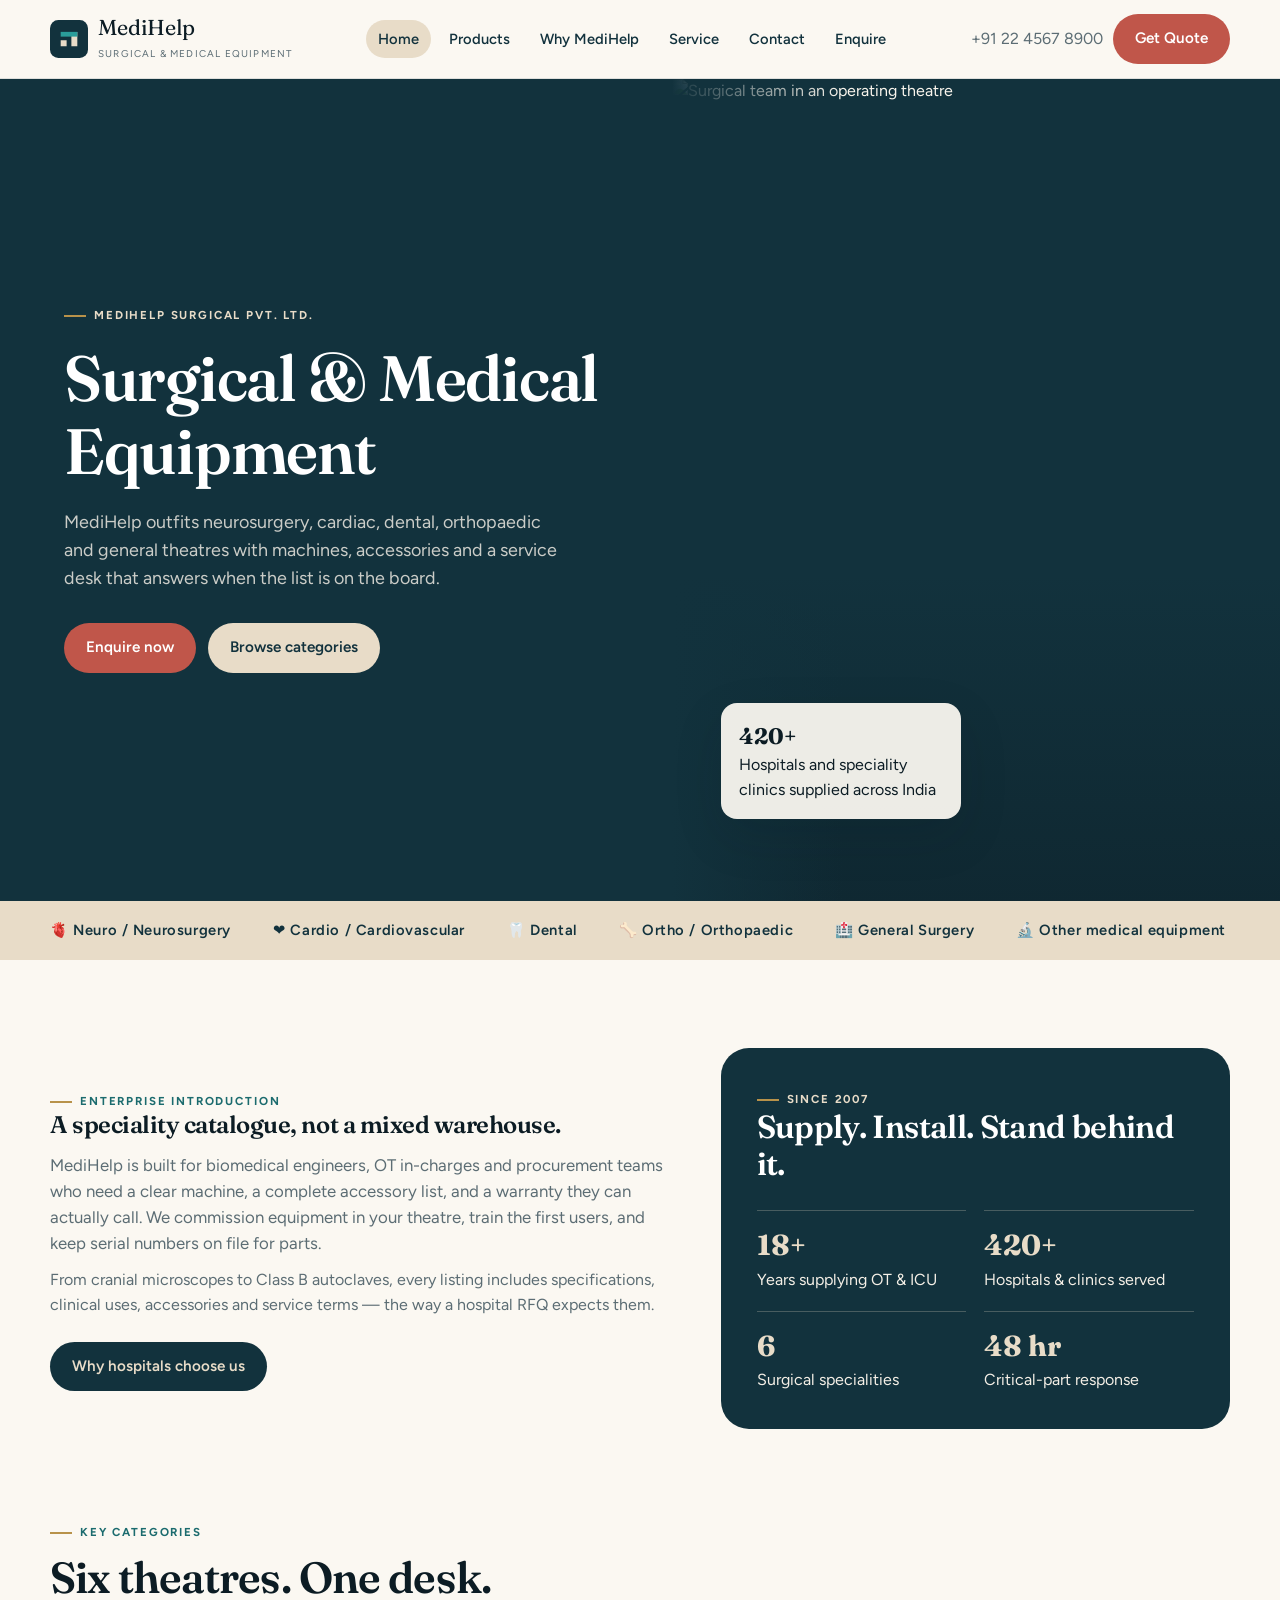
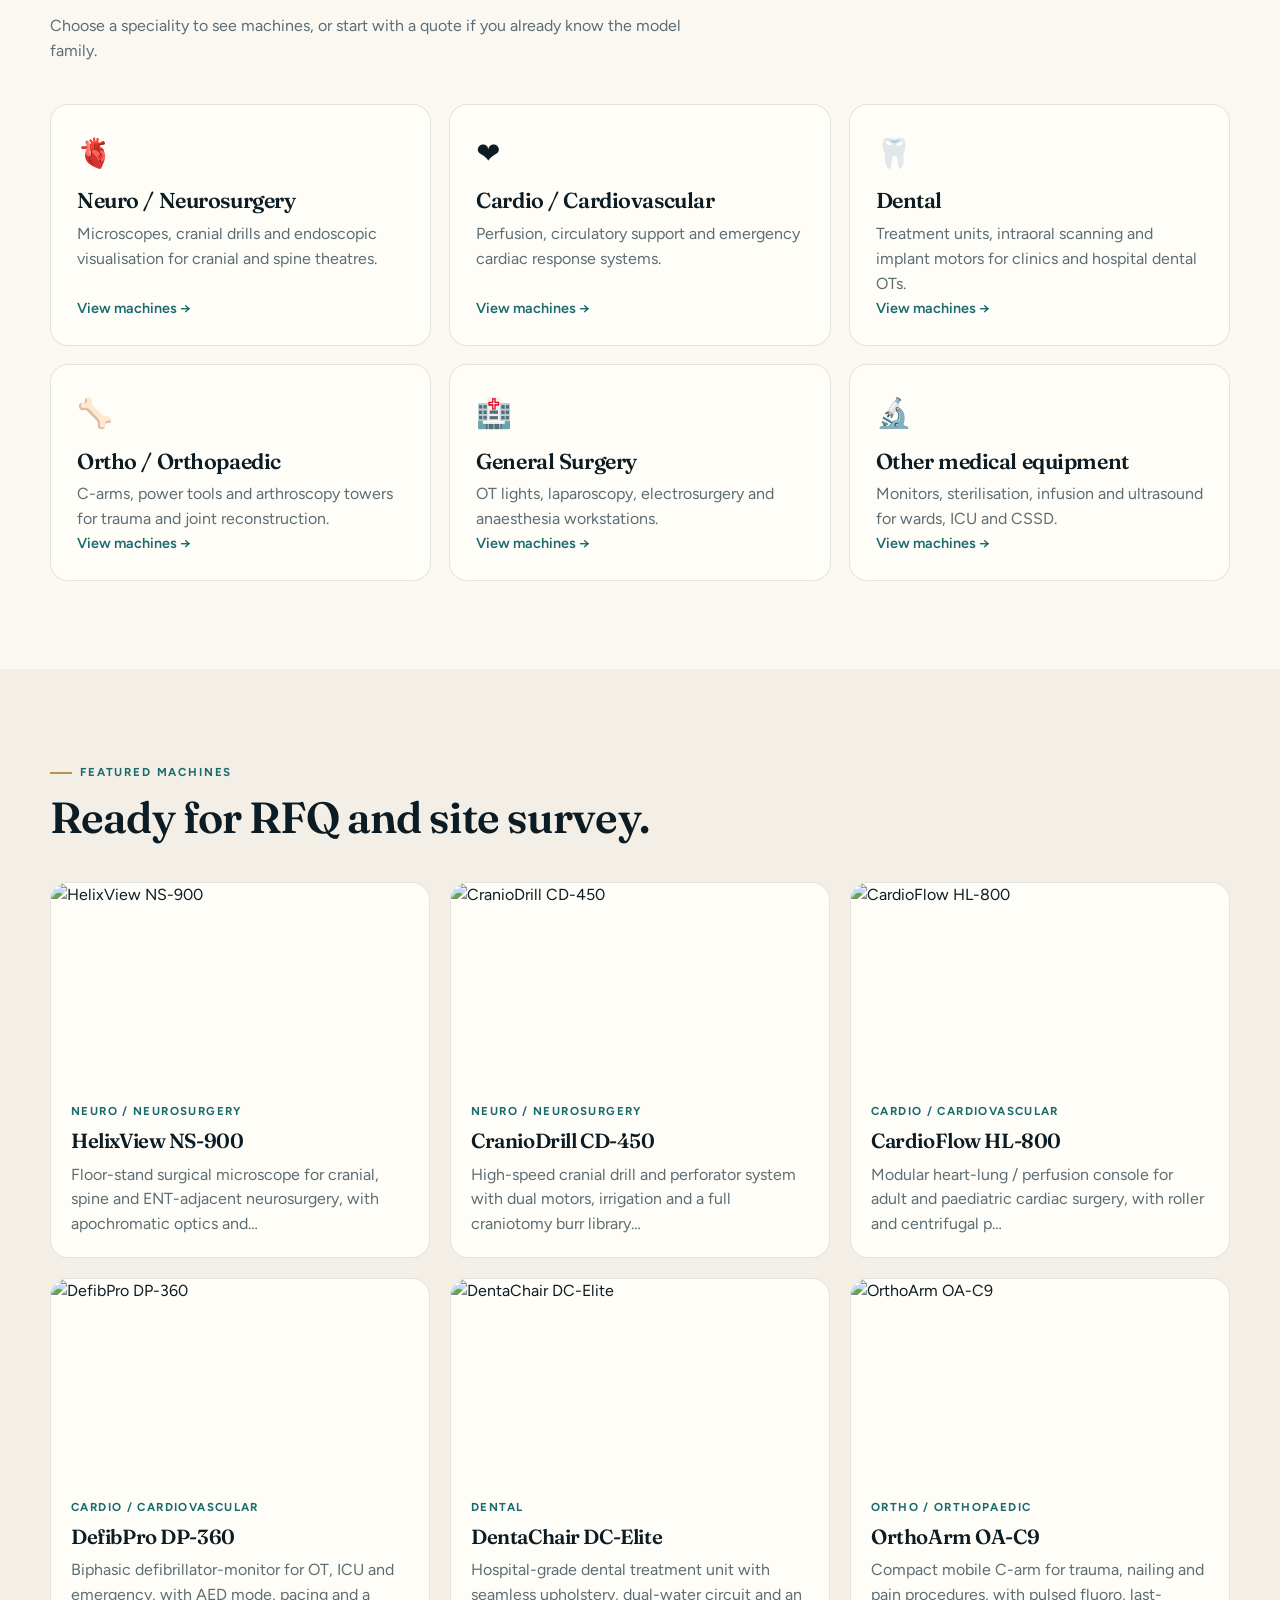
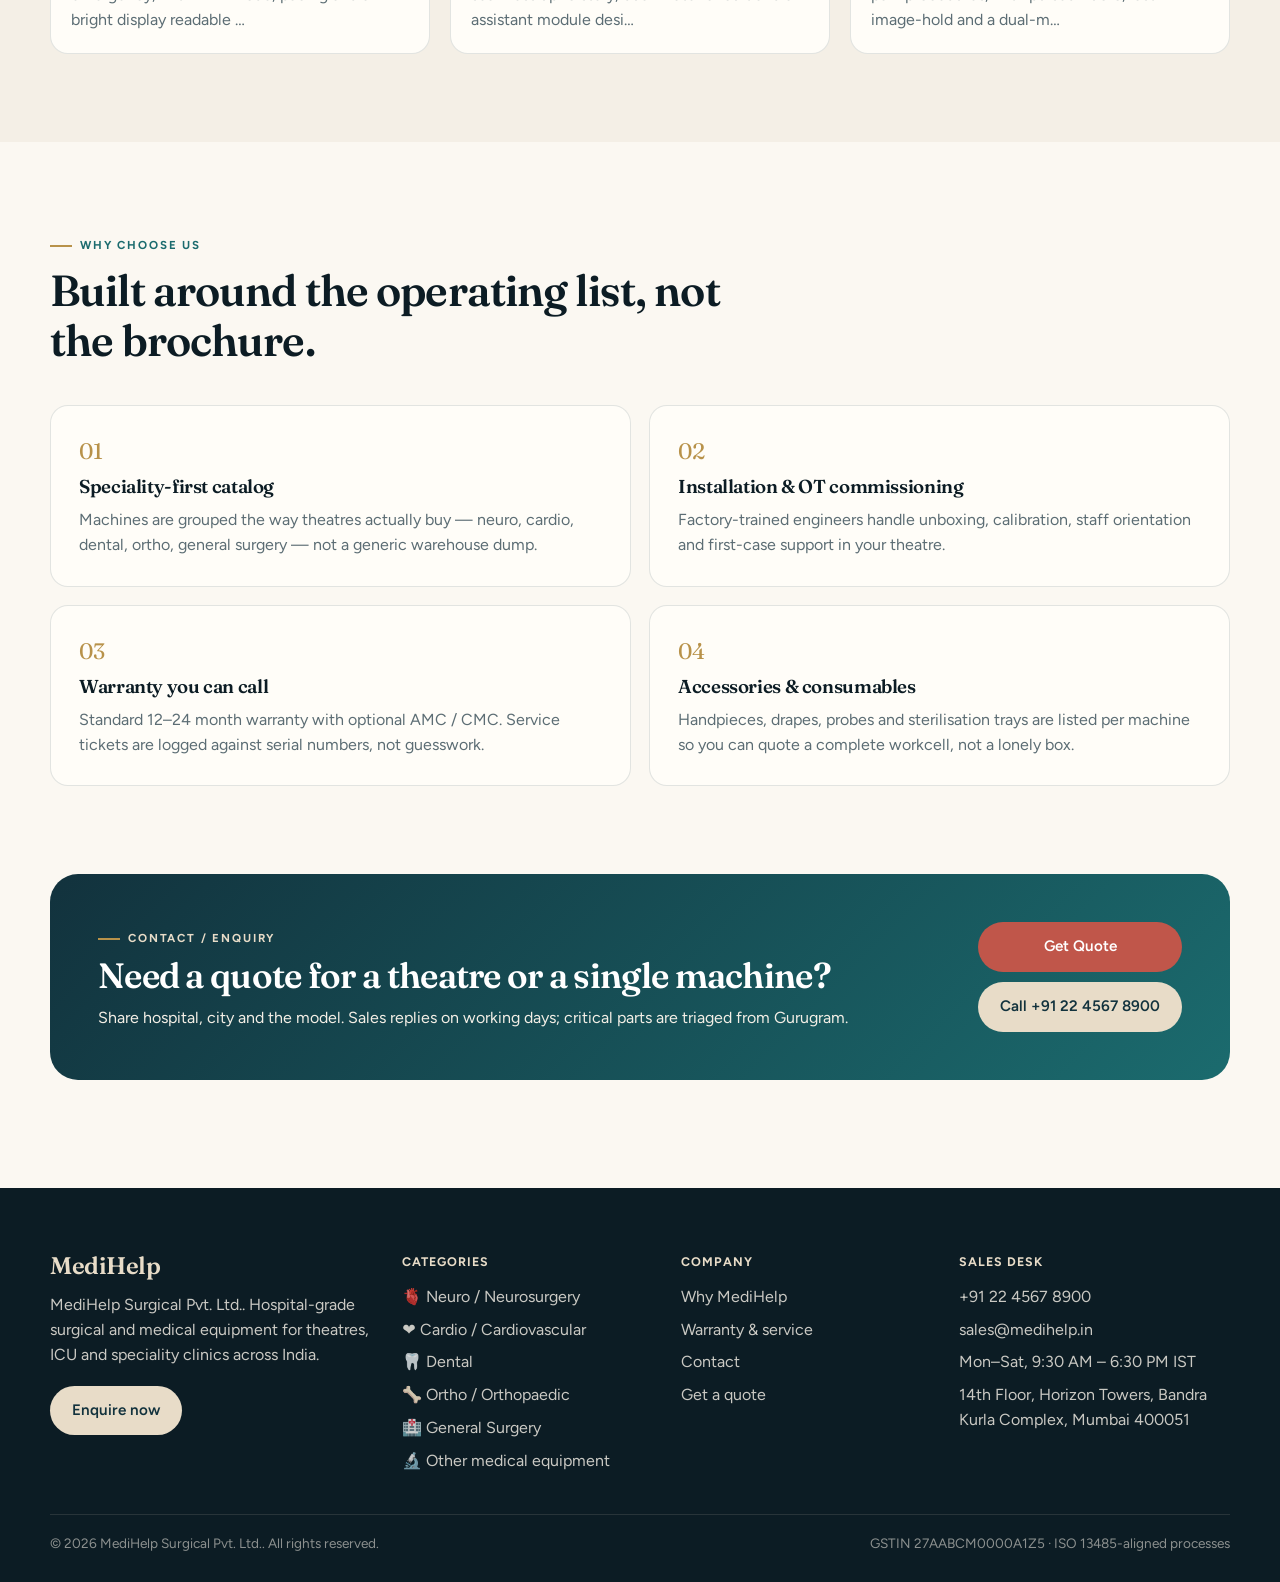
==== index.html @ 22c9f27c "first commit Co-authored-by: Cursor <cursoragent@cursor.com>" ====
<!DOCTYPE html>
<html lang="en">
  <head>
    <meta charset="UTF-8" />
    <link rel="icon" type="image/svg+xml" href="public/favicon.svg" />
    <meta name="viewport" content="width=device-width, initial-scale=1.0" />
    <meta
      name="description"
      content="MediHelp — Surgical & Medical Equipment for neurosurgery, cardiovascular, dental, orthopaedic and general surgery. Hospital-grade machines, accessories and nationwide service."
    />
    <title>MediHelp | Surgical & Medical Equipment</title>
    <link rel="preconnect" href="https://fonts.googleapis.com" />
    <link rel="preconnect" href="https://fonts.gstatic.com" crossorigin />
    <link
      href="https://fonts.googleapis.com/css2?family=Fraunces:opsz,wght@9..144,500;9..144,600;9..144,700&family=Figtree:wght@400;500;600;700&display=swap"
      rel="stylesheet"
    />
    <link rel="stylesheet" href="css/styles.css" />
  </head>
  <body>
    <a class="skip" href="#main">Skip to content</a>
    <div id="app"></div>
    <script src="js/data.js"></script>
    <script src="js/app.js"></script>
  </body>
</html>
---- css/styles.css ----
*,
*::before,
*::after {
  box-sizing: border-box;
  margin: 0;
  padding: 0;
}

:root {
  --ink: #0c1c24;
  --navy: #12323d;
  --navy-2: #1a4552;
  --teal: #1b6b6e;
  --teal-bright: #2a9d9a;
  --sand: #e8dcc8;
  --ivory: #f4efe6;
  --paper: #fbf8f2;
  --white: #fffdf8;
  --coral: #c0564a;
  --gold: #b8924a;
  --muted: #5c6d74;
  --line: rgba(18, 50, 61, 0.12);
  --shadow: 0 18px 50px rgba(12, 28, 36, 0.12);
  --radius: 18px;
  --header: 78px;
  --serif: "Fraunces", Georgia, serif;
  --sans: "Figtree", system-ui, sans-serif;
}

html {
  scroll-behavior: smooth;
}

body {
  font-family: var(--sans);
  color: var(--ink);
  background: var(--paper);
  line-height: 1.55;
  min-height: 100vh;
}

img {
  max-width: 100%;
  display: block;
}

a {
  color: inherit;
  text-decoration: none;
}

button,
input,
select,
textarea {
  font-family: inherit;
}

.skip {
  position: absolute;
  left: -999px;
}

.skip:focus {
  left: 16px;
  top: 16px;
  z-index: 80;
  background: var(--white);
  padding: 8px 12px;
}

.wrap {
  width: min(1180px, calc(100% - 40px));
  margin-inline: auto;
}

.kicker {
  display: inline-flex;
  align-items: center;
  gap: 8px;
  letter-spacing: 0.16em;
  text-transform: uppercase;
  font-size: 0.72rem;
  font-weight: 700;
  color: var(--teal);
}

.kicker::before {
  content: "";
  width: 22px;
  height: 2px;
  background: var(--gold);
}

h1,
h2,
h3,
.serif {
  font-family: var(--serif);
  font-weight: 600;
  letter-spacing: -0.02em;
  line-height: 1.15;
}

.btn {
  display: inline-flex;
  align-items: center;
  justify-content: center;
  gap: 8px;
  border: 0;
  cursor: pointer;
  border-radius: 999px;
  padding: 13px 22px;
  font-weight: 600;
  font-size: 0.95rem;
  transition: transform 0.15s ease, background 0.15s ease, color 0.15s ease;
}

.btn:hover {
  transform: translateY(-1px);
}

.btn-primary {
  background: var(--coral);
  color: #fff;
}

.btn-primary:hover {
  background: #a8463c;
}

.btn-dark {
  background: var(--navy);
  color: var(--sand);
}

.btn-ghost {
  background: transparent;
  color: var(--navy);
  border: 1px solid var(--line);
}

.btn-light {
  background: var(--sand);
  color: var(--navy);
}

/* Header */
.header {
  position: sticky;
  top: 0;
  z-index: 40;
  background: rgba(251, 248, 242, 0.92);
  backdrop-filter: blur(14px);
  border-bottom: 1px solid var(--line);
}

.header-inner {
  position: relative;
  height: var(--header);
  display: flex;
  align-items: center;
  justify-content: space-between;
  gap: 24px;
}

.logo {
  display: flex;
  align-items: center;
  gap: 10px;
  min-width: 170px;
}

.logo-mark {
  width: 38px;
  height: 38px;
}

.logo-word {
  font-family: var(--serif);
  font-size: 1.35rem;
  line-height: 1;
}

.logo-sub {
  display: block;
  font-family: var(--sans);
  font-size: 0.62rem;
  letter-spacing: 0.12em;
  text-transform: uppercase;
  color: var(--muted);
  margin-top: 3px;
}

.nav {
  display: flex;
  align-items: center;
  gap: 6px;
}

.nav a {
  padding: 8px 12px;
  border-radius: 999px;
  font-size: 0.92rem;
  font-weight: 550;
  color: var(--navy);
}

.nav a:hover,
.nav a.active {
  background: var(--sand);
}

.header-actions {
  display: flex;
  align-items: center;
  gap: 10px;
}

.menu-toggle {
  display: none;
  width: 44px;
  height: 44px;
  border: 1px solid var(--line);
  background: var(--white);
  border-radius: 12px;
  cursor: pointer;
}

.menu-toggle span {
  display: block;
  width: 18px;
  height: 2px;
  background: var(--navy);
  margin: 4px auto;
}

/* Hero */
.hero {
  position: relative;
  min-height: calc(100vh - var(--header));
  display: grid;
  grid-template-columns: 1.05fr 0.95fr;
  background: var(--navy);
  color: var(--ivory);
  overflow: hidden;
}

.hero-copy {
  padding: 72px 0 72px 5vw;
  display: flex;
  flex-direction: column;
  justify-content: center;
  max-width: 640px;
}

.hero h1 {
  font-size: clamp(2.6rem, 5vw, 4.4rem);
  margin: 16px 0 20px;
  color: #fff;
}

.hero p.lead {
  font-size: 1.12rem;
  color: rgba(244, 239, 230, 0.82);
  max-width: 46ch;
}

.hero-actions {
  display: flex;
  flex-wrap: wrap;
  gap: 12px;
  margin-top: 32px;
}

.hero-visual {
  position: relative;
  min-height: 520px;
}

.hero-visual img {
  width: 100%;
  height: 100%;
  object-fit: cover;
  filter: saturate(0.85) contrast(1.05);
}

.hero-visual::after {
  content: "";
  position: absolute;
  inset: 0;
  background: linear-gradient(90deg, var(--navy) 0%, transparent 28%),
    linear-gradient(180deg, transparent 60%, rgba(12, 28, 36, 0.45));
}

.hero-chip {
  position: absolute;
  left: 8%;
  bottom: 10%;
  z-index: 2;
  background: rgba(251, 248, 242, 0.94);
  color: var(--ink);
  padding: 16px 18px;
  border-radius: 16px;
  max-width: 240px;
  box-shadow: var(--shadow);
}

.hero-chip strong {
  display: block;
  font-family: var(--serif);
  font-size: 1.4rem;
}

.band {
  background: var(--sand);
  color: var(--navy);
  padding: 18px 0;
  font-size: 0.92rem;
  font-weight: 600;
  letter-spacing: 0.04em;
}

.band-track {
  display: flex;
  gap: 42px;
  overflow: hidden;
  white-space: nowrap;
}

/* Sections */
section {
  padding: 88px 0;
}

.section-head {
  max-width: 680px;
  margin-bottom: 40px;
}

.section-head h2 {
  font-size: clamp(2rem, 3.4vw, 3.1rem);
  margin: 10px 0 12px;
}

.muted {
  color: var(--muted);
}

.intro-grid {
  display: grid;
  grid-template-columns: 1.1fr 0.9fr;
  gap: 48px;
  align-items: center;
}

.intro-panel {
  background: var(--navy);
  color: var(--ivory);
  border-radius: 28px;
  padding: 36px;
  min-height: 320px;
  display: flex;
  flex-direction: column;
  justify-content: space-between;
}

.intro-panel h3 {
  font-size: 2rem;
  color: #fff;
}

.stat-row {
  display: grid;
  grid-template-columns: 1fr 1fr;
  gap: 18px;
  margin-top: 28px;
}

.stat-row div {
  border-top: 1px solid rgba(232, 220, 200, 0.25);
  padding-top: 12px;
}

.stat-row strong {
  display: block;
  font-family: var(--serif);
  font-size: 1.8rem;
  color: var(--sand);
}

.cat-grid {
  display: grid;
  grid-template-columns: repeat(3, 1fr);
  gap: 18px;
}

.cat-card,
.product-card,
.reason-card,
.info-card {
  background: var(--white);
  border: 1px solid var(--line);
  border-radius: var(--radius);
  overflow: hidden;
  transition: transform 0.18s ease, box-shadow 0.18s ease;
}

.cat-card:hover,
.product-card:hover {
  transform: translateY(-4px);
  box-shadow: var(--shadow);
}

.cat-card {
  padding: 26px;
  min-height: 210px;
  display: flex;
  flex-direction: column;
}

.cat-card .emoji {
  font-size: 1.8rem;
}

.cat-card h3 {
  margin: 14px 0 8px;
  font-size: 1.35rem;
}

.cat-card span.more {
  margin-top: auto;
  color: var(--teal);
  font-weight: 600;
  font-size: 0.9rem;
}

.product-grid {
  display: grid;
  grid-template-columns: repeat(3, 1fr);
  gap: 20px;
}

.product-card img {
  height: 200px;
  width: 100%;
  object-fit: cover;
}

.product-card .body {
  padding: 20px;
}

.product-card .tag {
  font-size: 0.72rem;
  letter-spacing: 0.12em;
  text-transform: uppercase;
  color: var(--teal);
  font-weight: 700;
}

.product-card h3 {
  margin: 8px 0 10px;
  font-size: 1.28rem;
}

.reason-grid {
  display: grid;
  grid-template-columns: 1fr 1fr;
  gap: 18px;
}

.reason-card {
  padding: 28px;
}

.reason-card .num {
  font-family: var(--serif);
  color: var(--gold);
  font-size: 1.4rem;
}

.reason-card h3 {
  margin: 8px 0 10px;
}

.cta-band {
  background: linear-gradient(135deg, var(--navy), var(--teal));
  color: var(--ivory);
  border-radius: 28px;
  padding: 48px;
  display: flex;
  justify-content: space-between;
  align-items: center;
  gap: 24px;
}

.cta-band h2 {
  color: #fff;
  font-size: 2.2rem;
  margin: 8px 0 10px;
}

/* Footer */
.footer {
  background: var(--ink);
  color: rgba(244, 239, 230, 0.82);
  padding: 64px 0 28px;
  margin-top: 20px;
}

.footer-grid {
  display: grid;
  grid-template-columns: 1.3fr 1fr 1fr 1.1fr;
  gap: 32px;
}

.footer h4 {
  color: var(--sand);
  font-family: var(--sans);
  letter-spacing: 0.08em;
  text-transform: uppercase;
  font-size: 0.78rem;
  margin-bottom: 14px;
}

.footer a:hover {
  color: #fff;
}

.footer ul {
  list-style: none;
  display: grid;
  gap: 8px;
}

.footer-brand p {
  margin: 12px 0 18px;
  max-width: 36ch;
}

.legal {
  border-top: 1px solid rgba(232, 220, 200, 0.12);
  margin-top: 40px;
  padding-top: 18px;
  display: flex;
  justify-content: space-between;
  gap: 12px;
  font-size: 0.85rem;
  color: rgba(244, 239, 230, 0.55);
}

/* Category / product pages */
.page-hero {
  background: var(--navy);
  color: var(--ivory);
  padding: 64px 0 48px;
}

.page-hero h1 {
  color: #fff;
  font-size: clamp(2.2rem, 4vw, 3.4rem);
  margin: 10px 0;
}

.crumb {
  font-size: 0.88rem;
  color: rgba(232, 220, 200, 0.7);
}

.crumb a:hover {
  color: #fff;
}

.product-layout {
  display: grid;
  grid-template-columns: 1.05fr 0.95fr;
  gap: 40px;
  padding: 48px 0 20px;
}

.product-image {
  border-radius: 24px;
  overflow: hidden;
  background: var(--sand);
  min-height: 420px;
}

.product-image img {
  width: 100%;
  height: 100%;
  object-fit: cover;
  min-height: 420px;
}

.product-summary h1 {
  font-size: clamp(2rem, 3vw, 2.8rem);
  margin: 8px 0 14px;
}

.actions {
  display: flex;
  flex-wrap: wrap;
  gap: 10px;
  margin: 22px 0;
}

.tabs {
  display: grid;
  gap: 22px;
  padding-bottom: 40px;
}

.tabs article {
  background: var(--white);
  border: 1px solid var(--line);
  border-radius: 20px;
  padding: 28px;
}

.tabs h2 {
  font-size: 1.45rem;
  margin-bottom: 14px;
}

.tabs ul,
.tabs ol {
  padding-left: 18px;
  display: grid;
  gap: 8px;
}

.spec-table {
  width: 100%;
  border-collapse: collapse;
}

.spec-table td {
  padding: 10px 0;
  border-bottom: 1px solid var(--line);
  vertical-align: top;
}

.spec-table td:first-child {
  font-weight: 650;
  width: 38%;
  color: var(--navy);
}

.form {
  display: grid;
  gap: 14px;
}

.form-row {
  display: grid;
  grid-template-columns: 1fr 1fr;
  gap: 14px;
}

label {
  display: grid;
  gap: 6px;
  font-size: 0.88rem;
  font-weight: 600;
}

input,
select,
textarea {
  border: 1px solid var(--line);
  background: var(--white);
  border-radius: 12px;
  padding: 12px 14px;
  font-size: 1rem;
}

textarea {
  min-height: 120px;
  resize: vertical;
}

.success {
  background: #e7f3ef;
  border: 1px solid #b7d9cf;
  color: #16574c;
  padding: 14px 16px;
  border-radius: 12px;
}

.contact-grid,
.about-grid {
  display: grid;
  grid-template-columns: 1fr 1fr;
  gap: 28px;
}

.info-card {
  padding: 24px;
}

.related {
  padding-top: 0;
}

/* Brochure print */
.brochure {
  background: #fff;
  color: #111;
  padding: 48px 0 80px;
}

.brochure-sheet {
  background: #fff;
  border: 1px solid var(--line);
  border-radius: 8px;
  padding: 40px;
}

@media (max-width: 960px) {
  .hero,
  .intro-grid,
  .product-layout,
  .contact-grid,
  .about-grid,
  .cta-band,
  .footer-grid,
  .reason-grid {
    grid-template-columns: 1fr;
  }

  .cat-grid,
  .product-grid {
    grid-template-columns: 1fr 1fr;
  }

  .hero-copy {
    padding: 48px 24px 32px;
  }

  .nav,
  .header-actions .hide-sm {
    display: none;
  }

  .menu-toggle {
    display: inline-block;
  }

  .nav.open {
    display: flex;
    flex-direction: column;
    position: absolute;
    top: var(--header);
    left: 0;
    right: 0;
    background: var(--paper);
    padding: 16px;
    border-bottom: 1px solid var(--line);
  }

  .header {
    position: sticky;
  }

  .header-inner {
    position: relative;
  }
}

@media (max-width: 640px) {
  .cat-grid,
  .product-grid,
  .form-row,
  .stat-row,
  .legal {
    grid-template-columns: 1fr;
  }

  section {
    padding: 56px 0;
  }

  .cta-band {
    padding: 28px;
  }
}

@media print {
  .header,
  .footer,
  .no-print {
    display: none !important;
  }

  .brochure-sheet {
    border: 0;
    padding: 0;
  }
}
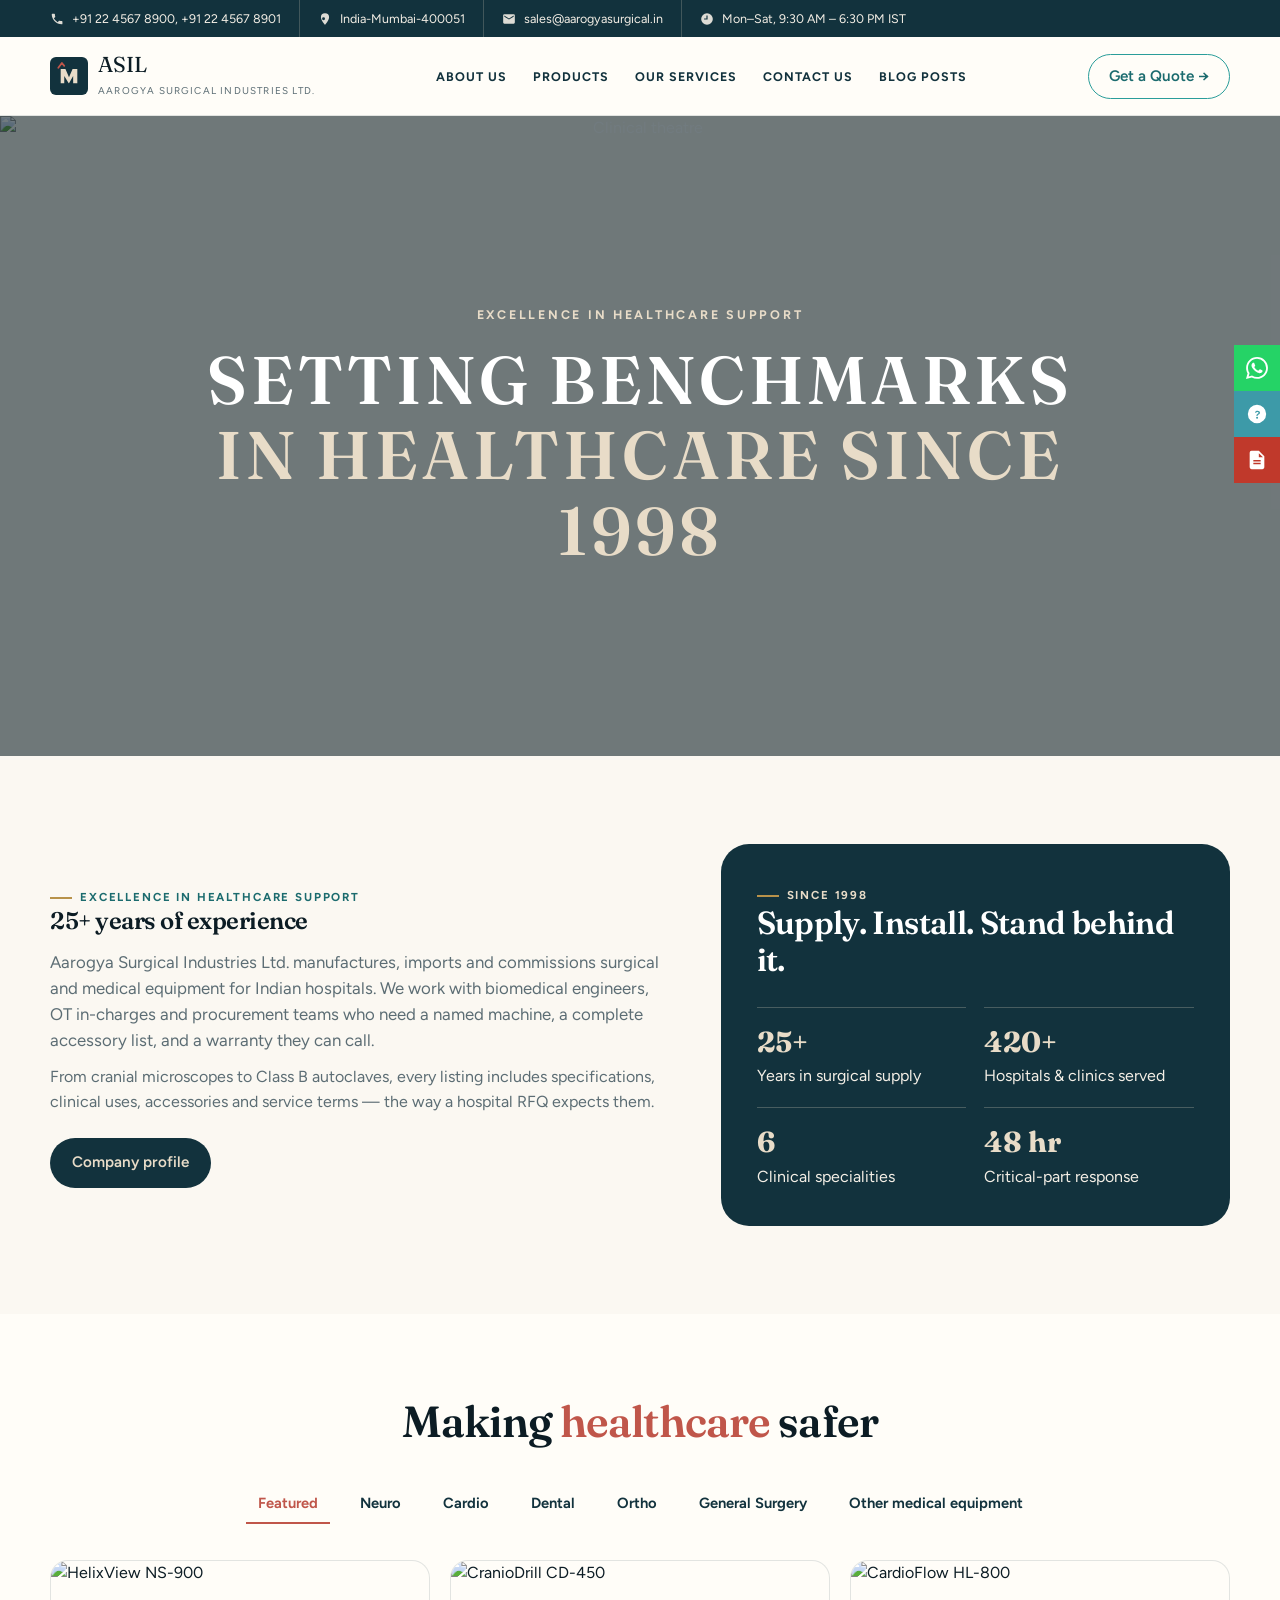
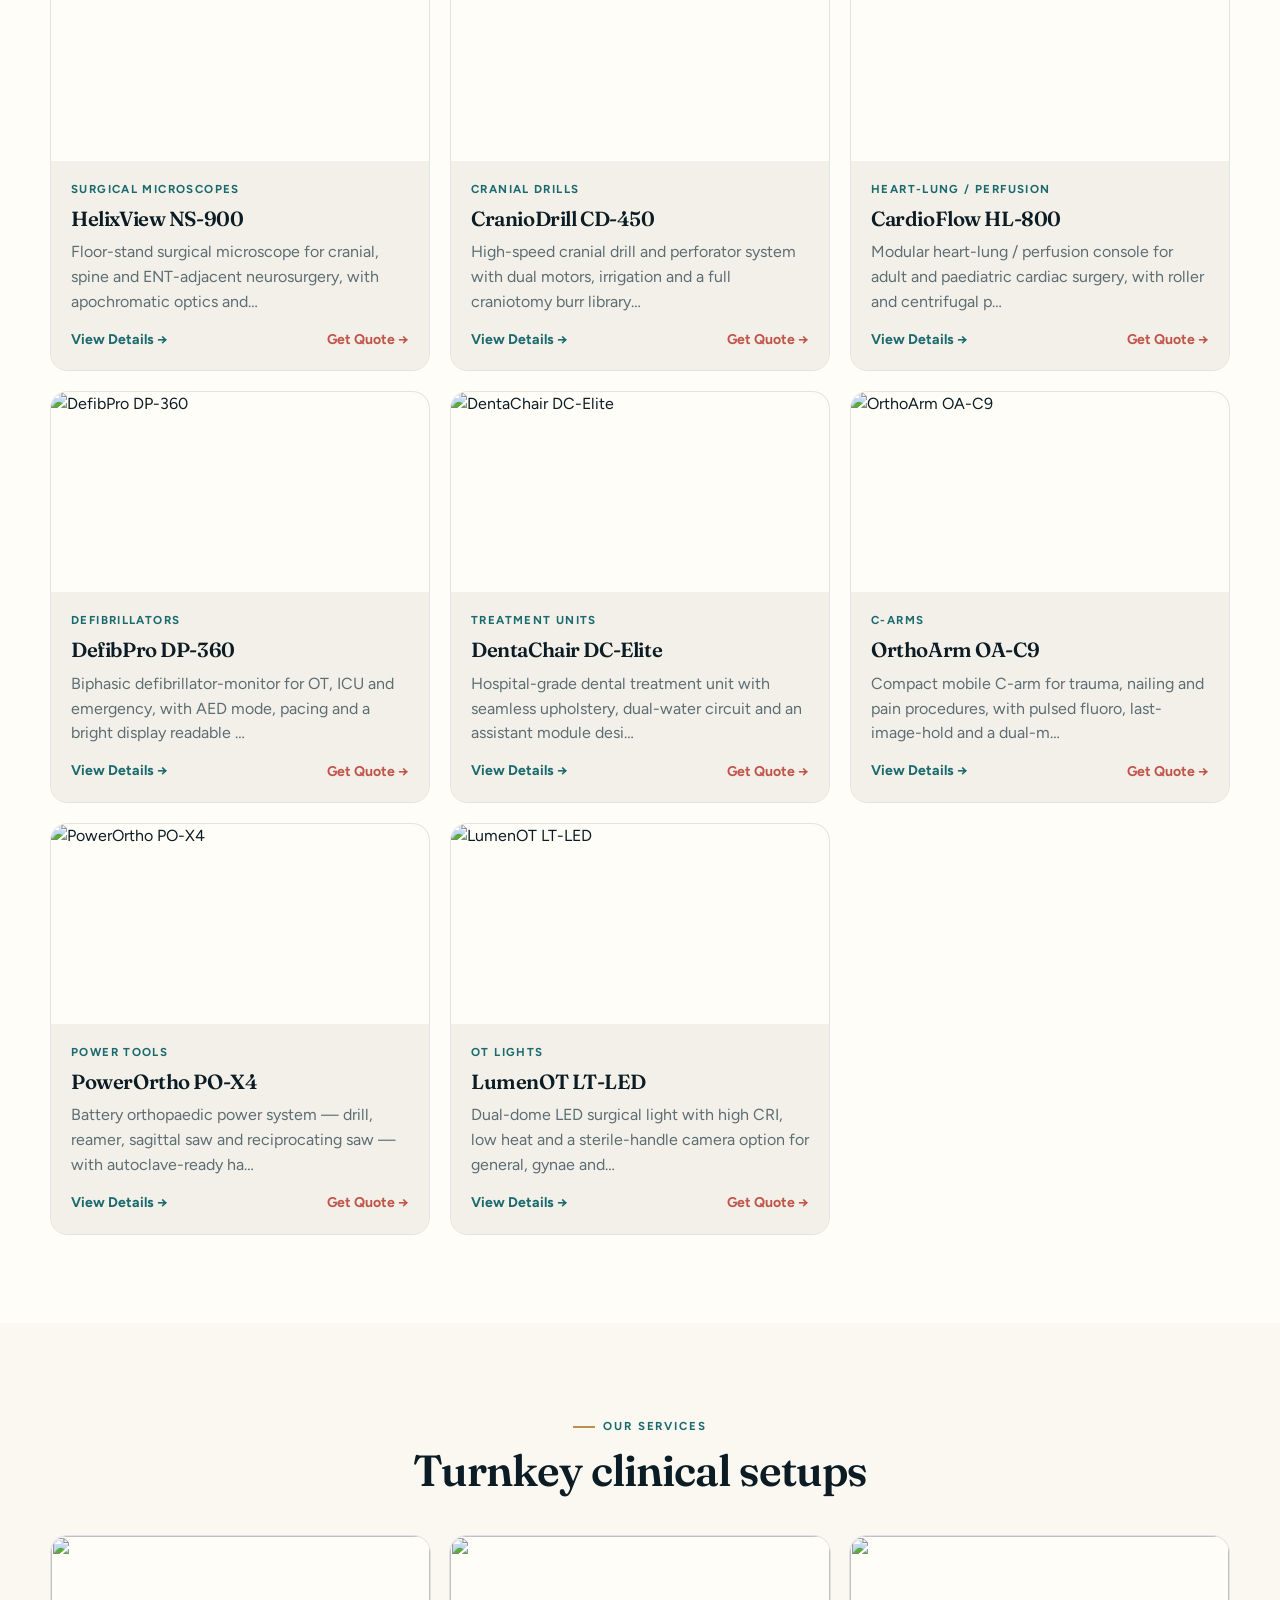
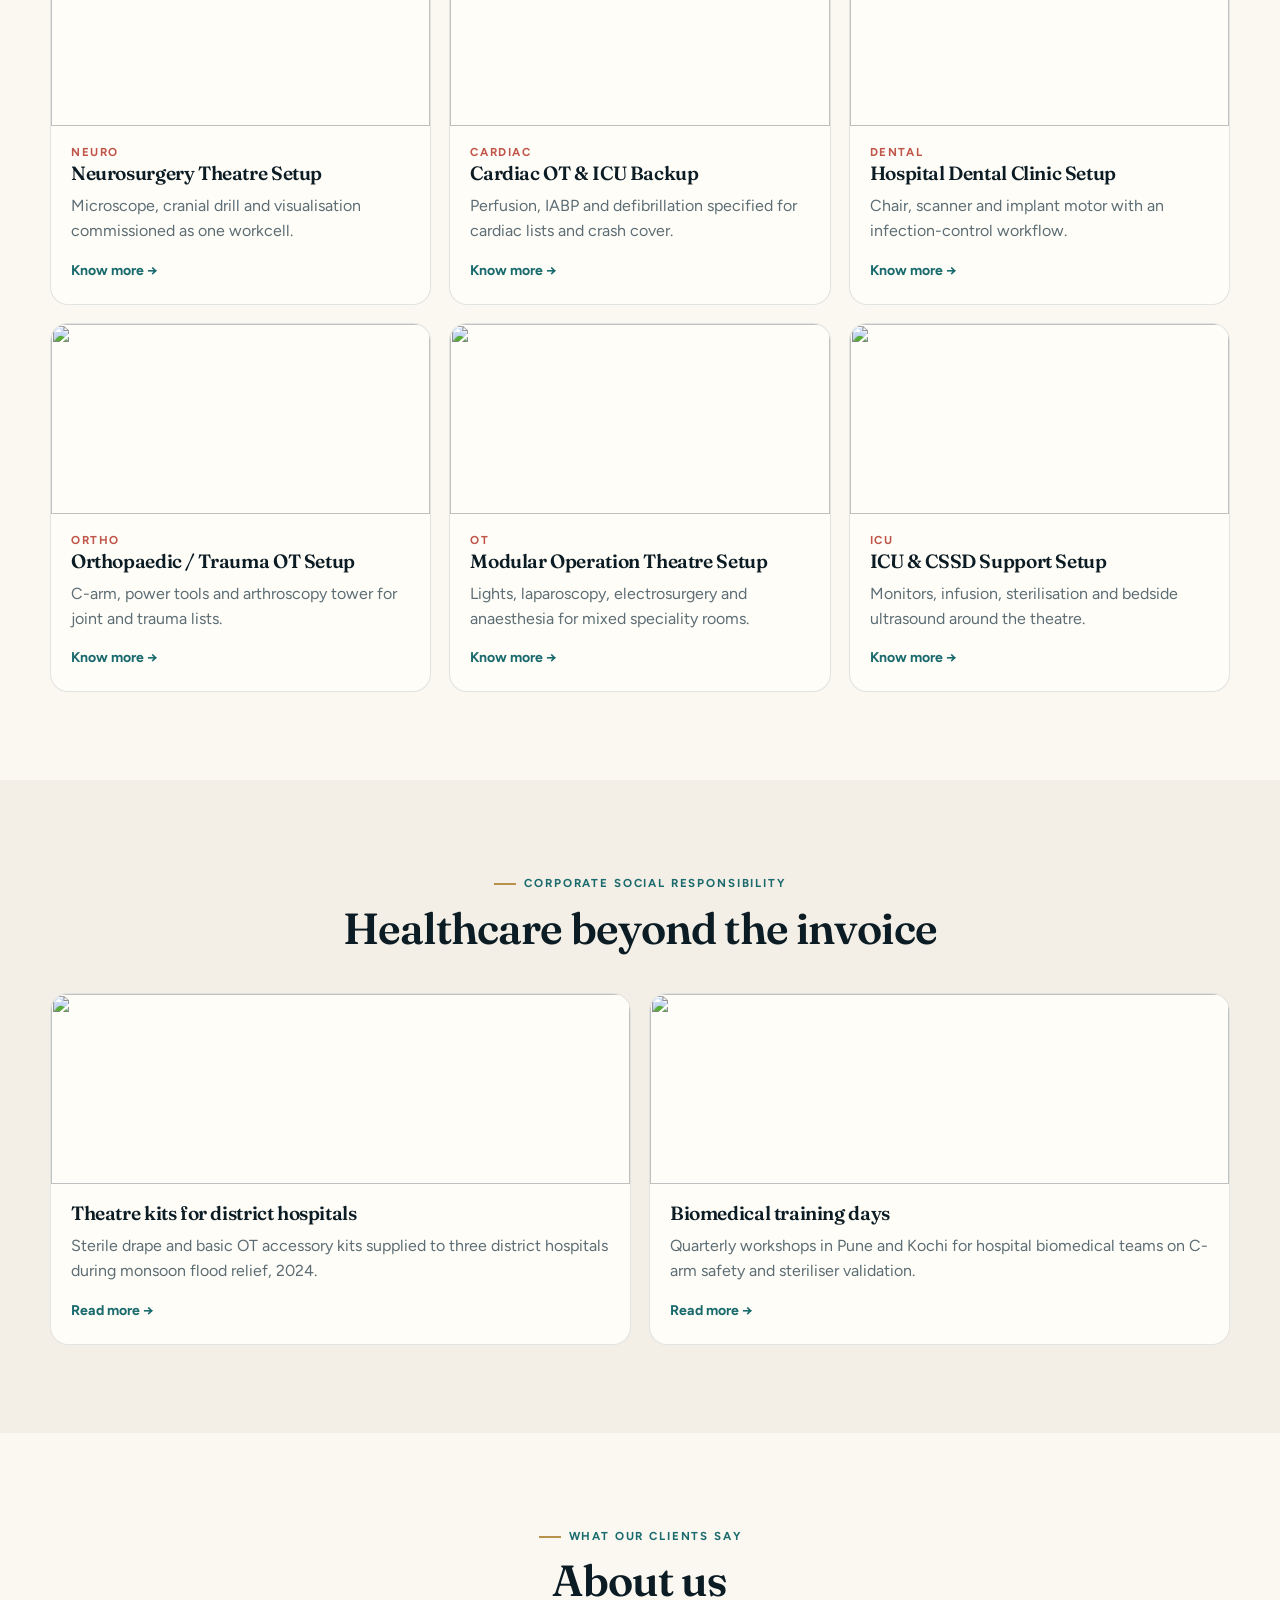
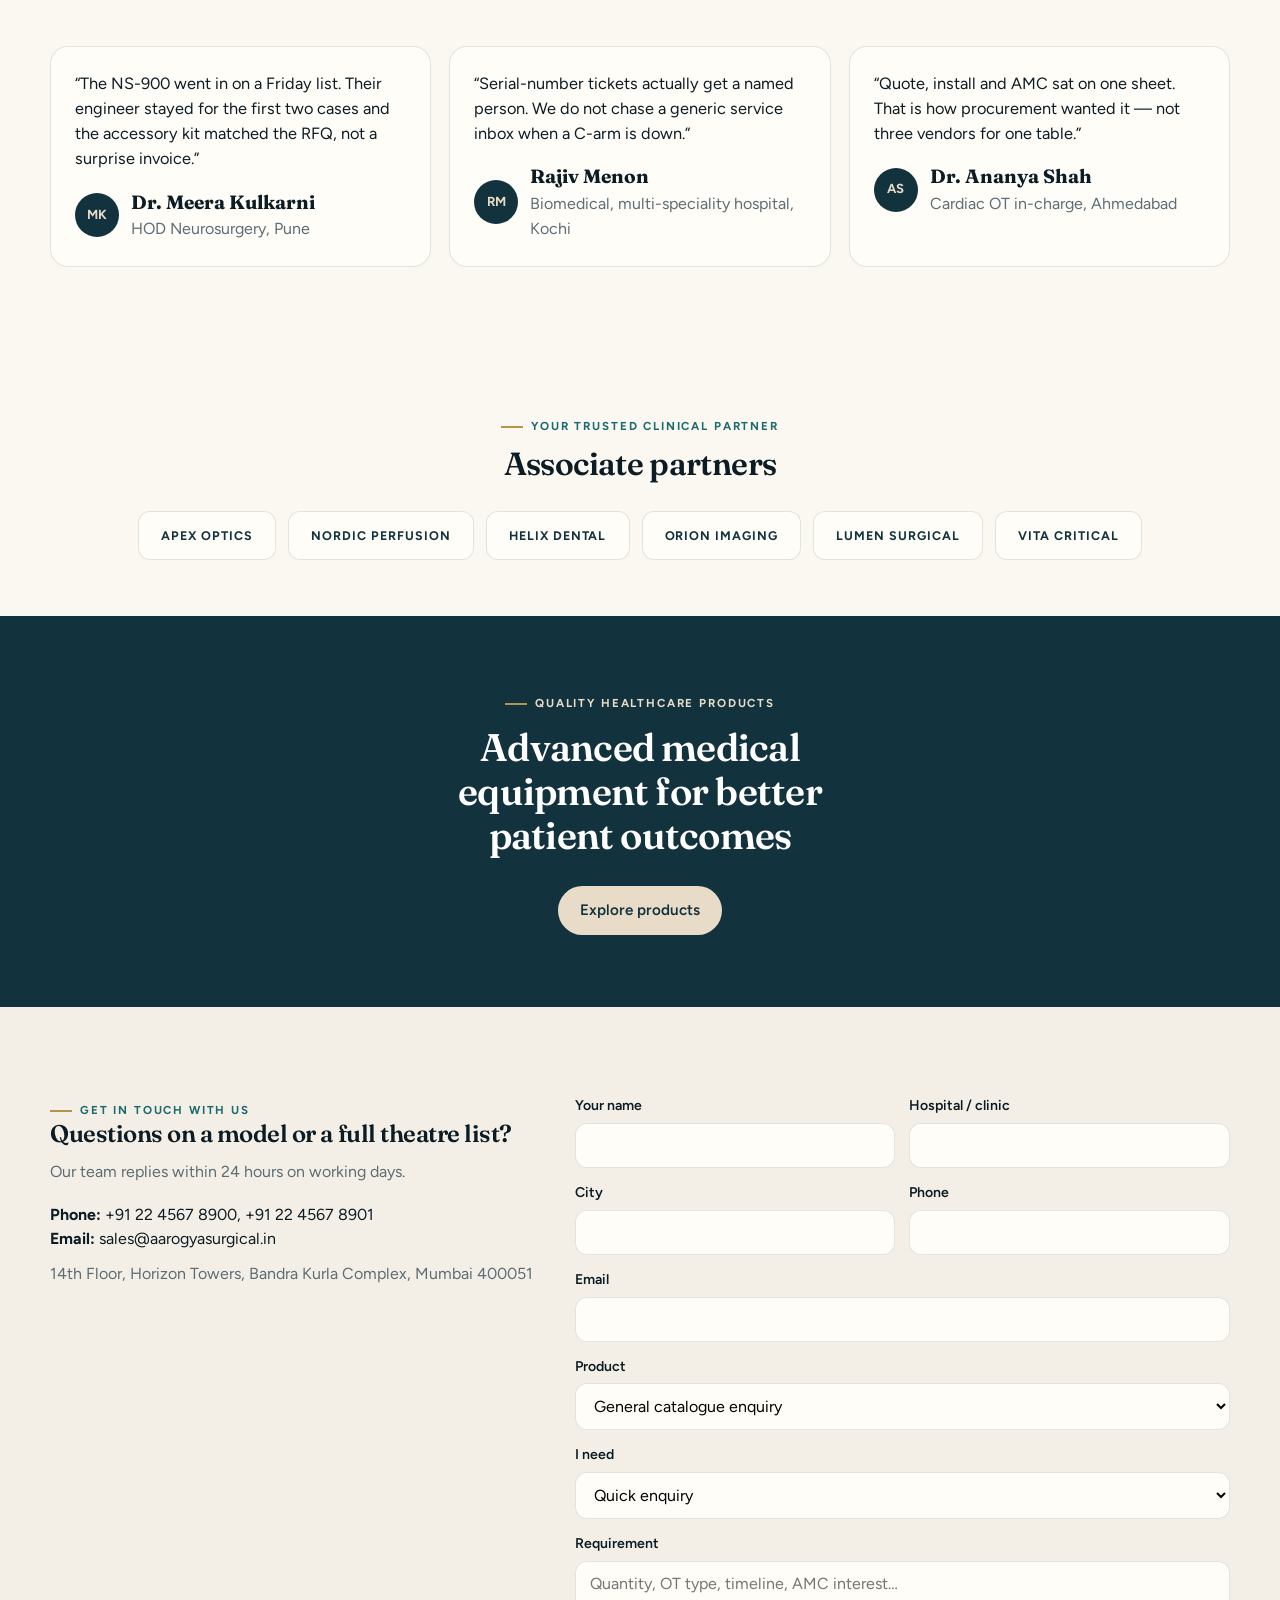
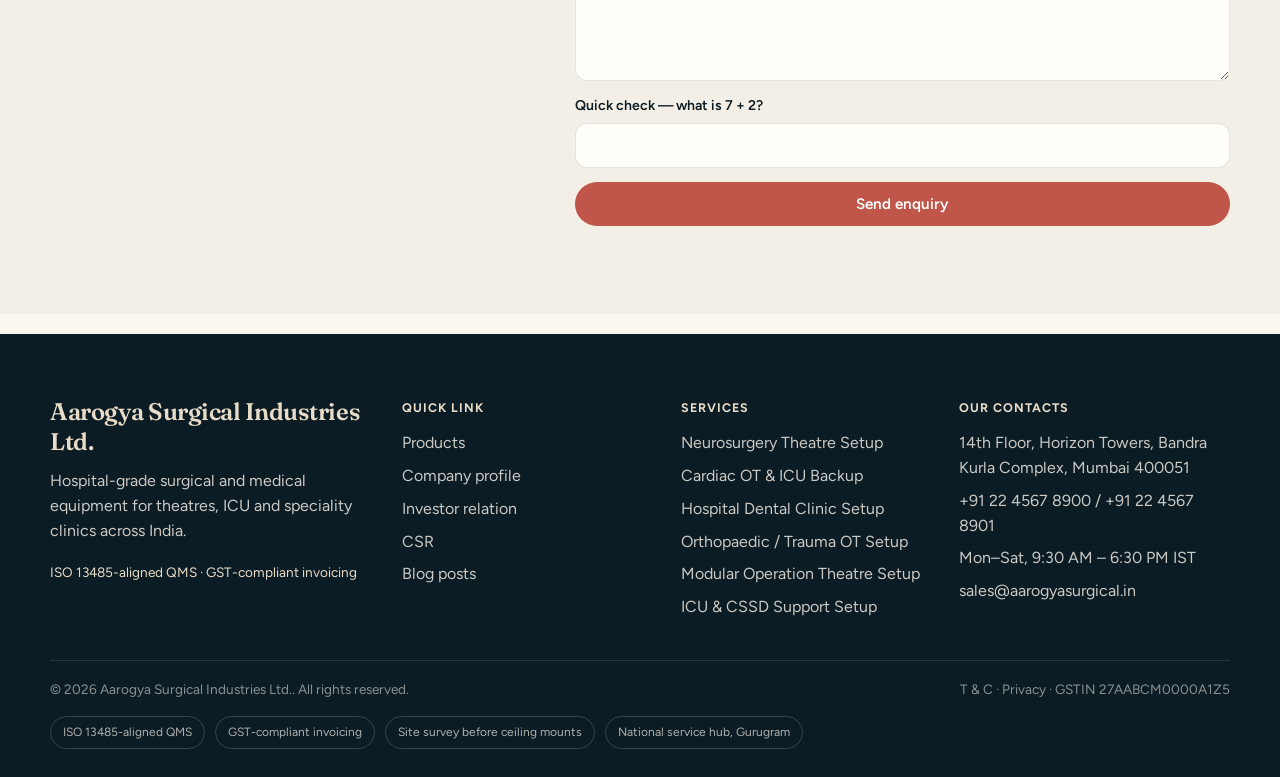
==== commit e93b06ef: "update" ====
--- a/index.html
+++ b/index.html
@@ -2,25 +2,25 @@
 <html lang="en">
   <head>
     <meta charset="UTF-8" />
-    <link rel="icon" type="image/svg+xml" href="public/favicon.svg" />
+    <link rel="icon" type="image/svg+xml" href="./public/favicon.svg" />
     <meta name="viewport" content="width=device-width, initial-scale=1.0" />
     <meta
       name="description"
-      content="MediHelp — Surgical & Medical Equipment for neurosurgery, cardiovascular, dental, orthopaedic and general surgery. Hospital-grade machines, accessories and nationwide service."
+      content="Aarogya Surgical Industries Ltd. — surgical and medical equipment for neurosurgery, cardiovascular, dental, orthopaedic and general surgery. Hospital-grade machines, accessories and nationwide service."
     />
-    <title>MediHelp | Surgical & Medical Equipment</title>
+    <title>Aarogya Surgical | Surgical & Medical Equipment</title>
     <link rel="preconnect" href="https://fonts.googleapis.com" />
     <link rel="preconnect" href="https://fonts.gstatic.com" crossorigin />
     <link
       href="https://fonts.googleapis.com/css2?family=Fraunces:opsz,wght@9..144,500;9..144,600;9..144,700&family=Figtree:wght@400;500;600;700&display=swap"
       rel="stylesheet"
     />
-    <link rel="stylesheet" href="css/styles.css" />
+    <link rel="stylesheet" href="./css/styles.css" />
   </head>
   <body>
     <a class="skip" href="#main">Skip to content</a>
     <div id="app"></div>
-    <script src="js/data.js"></script>
-    <script src="js/app.js"></script>
+    <script src="./js/data.js"></script>
+    <script src="./js/app.js"></script>
   </body>
 </html>
--- a/css/styles.css
+++ b/css/styles.css
@@ -27,6 +27,46 @@
   --sans: "Figtree", system-ui, sans-serif;
 }
 
+.topbar {
+  background: var(--navy);
+  color: #f4efe6;
+  font-size: 0.78rem;
+}
+
+.topbar-inner {
+  display: flex;
+  align-items: stretch;
+  justify-content: flex-start;
+  flex-wrap: wrap;
+  padding: 0;
+}
+
+.topbar-item {
+  display: inline-flex;
+  align-items: center;
+  gap: 8px;
+  padding: 9px 18px 9px 0;
+  margin-right: 18px;
+  border-right: 1px solid rgba(232, 220, 200, 0.22);
+  white-space: nowrap;
+}
+
+.topbar-item:last-child {
+  border-right: 0;
+  margin-right: 0;
+}
+
+.topbar-item svg {
+  width: 14px;
+  height: 14px;
+  flex-shrink: 0;
+  opacity: 0.9;
+}
+
+.topbar a:hover {
+  color: #fff;
+}
+
 html {
   scroll-behavior: smooth;
 }
@@ -145,13 +185,25 @@
   color: var(--navy);
 }
 
+.btn-quote {
+  background: transparent;
+  color: var(--teal);
+  border: 1.5px solid var(--teal-bright);
+  border-radius: 999px;
+  padding: 10px 20px;
+}
+
+.btn-quote:hover {
+  background: var(--teal);
+  color: #fff;
+}
+
 /* Header */
 .header {
   position: sticky;
   top: 0;
   z-index: 40;
-  background: rgba(251, 248, 242, 0.92);
-  backdrop-filter: blur(14px);
+  background: var(--white);
   border-bottom: 1px solid var(--line);
 }
 
@@ -195,20 +247,61 @@
 .nav {
   display: flex;
   align-items: center;
-  gap: 6px;
-}
-
-.nav a {
-  padding: 8px 12px;
-  border-radius: 999px;
-  font-size: 0.92rem;
+  gap: 4px;
+}
+
+.nav > a,
+.nav-drop > a {
+  padding: 8px 11px;
+  border-radius: 0;
+  font-size: 0.78rem;
+  font-weight: 700;
+  letter-spacing: 0.08em;
+  text-transform: uppercase;
+  color: var(--navy);
+}
+
+.nav > a:hover,
+.nav > a.active,
+.nav-drop > a:hover,
+.nav-drop > a.active {
+  background: var(--sand);
+}
+
+.nav-drop {
+  position: relative;
+}
+
+.nav-panel {
+  display: none;
+  position: absolute;
+  top: calc(100% + 6px);
+  left: 0;
+  min-width: 240px;
+  background: var(--white);
+  border: 1px solid var(--line);
+  border-radius: 16px;
+  padding: 8px;
+  box-shadow: var(--shadow);
+  z-index: 30;
+}
+
+.nav-drop:hover .nav-panel,
+.nav-drop:focus-within .nav-panel {
+  display: grid;
+}
+
+.nav-panel a {
+  display: block;
+  padding: 9px 12px;
+  border-radius: 10px;
+  font-size: 0.88rem;
   font-weight: 550;
-  color: var(--navy);
-}
-
-.nav a:hover,
-.nav a.active {
-  background: var(--sand);
+  white-space: nowrap;
+}
+
+.nav-panel a:hover {
+  background: var(--ivory);
 }
 
 .header-actions {
@@ -236,80 +329,108 @@
 }
 
 /* Hero */
-.hero {
+.hero-banner {
   position: relative;
-  min-height: calc(100vh - var(--header));
-  display: grid;
-  grid-template-columns: 1.05fr 0.95fr;
-  background: var(--navy);
-  color: var(--ivory);
+  min-height: min(78vh, 640px);
+  display: grid;
+  place-items: center;
+  color: #fff;
   overflow: hidden;
-}
-
-.hero-copy {
-  padding: 72px 0 72px 5vw;
-  display: flex;
-  flex-direction: column;
-  justify-content: center;
-  max-width: 640px;
-}
-
-.hero h1 {
-  font-size: clamp(2.6rem, 5vw, 4.4rem);
-  margin: 16px 0 20px;
-  color: #fff;
-}
-
-.hero p.lead {
-  font-size: 1.12rem;
-  color: rgba(244, 239, 230, 0.82);
-  max-width: 46ch;
-}
-
-.hero-actions {
-  display: flex;
-  flex-wrap: wrap;
-  gap: 12px;
-  margin-top: 32px;
-}
-
-.hero-visual {
-  position: relative;
-  min-height: 520px;
-}
-
-.hero-visual img {
+  text-align: center;
+}
+
+.hero-bg {
+  position: absolute;
+  inset: 0;
+}
+
+.hero-bg img {
   width: 100%;
   height: 100%;
   object-fit: cover;
-  filter: saturate(0.85) contrast(1.05);
-}
-
-.hero-visual::after {
+  filter: saturate(0.8) contrast(1.05);
+}
+
+.hero-bg::after {
   content: "";
   position: absolute;
   inset: 0;
-  background: linear-gradient(90deg, var(--navy) 0%, transparent 28%),
-    linear-gradient(180deg, transparent 60%, rgba(12, 28, 36, 0.45));
-}
-
-.hero-chip {
-  position: absolute;
-  left: 8%;
-  bottom: 10%;
-  z-index: 2;
-  background: rgba(251, 248, 242, 0.94);
-  color: var(--ink);
-  padding: 16px 18px;
-  border-radius: 16px;
-  max-width: 240px;
-  box-shadow: var(--shadow);
-}
-
-.hero-chip strong {
-  display: block;
-  font-family: var(--serif);
-  font-size: 1.4rem;
+  background: rgba(12, 28, 36, 0.58);
+}
+
+.hero-banner .hero-copy {
+  position: relative;
+  z-index: 1;
+  padding: 96px 24px;
+  max-width: 920px;
+  margin: 0 auto;
+}
+
+.hero-kicker {
+  letter-spacing: 0.22em;
+  text-transform: uppercase;
+  font-size: 0.78rem;
+  font-weight: 700;
+  color: var(--sand);
+  margin-bottom: 18px;
+}
+
+.hero-banner h1 {
+  font-size: clamp(2.2rem, 5.4vw, 4.2rem);
+  text-transform: uppercase;
+  letter-spacing: 0.06em;
+  color: #fff;
+  line-height: 1.12;
+}
+
+.hero-banner h1 span {
+  color: var(--sand);
+}
+
+.section-head-center {
+  text-align: center;
+  max-width: none;
+  margin-inline: auto;
+  margin-bottom: 40px;
+}
+
+.section-head-center h2 {
+  font-size: clamp(2rem, 3.6vw, 3.2rem);
+}
+
+.section-head-center em {
+  font-style: normal;
+  color: var(--coral);
+}
+
+.card-links {
+  display: flex;
+  justify-content: space-between;
+  gap: 12px;
+  padding-top: 14px;
+  margin-top: auto;
+}
+
+.card-links a,
+.card-links button {
+  background: none;
+  border: 0;
+  padding: 0;
+  cursor: pointer;
+  font-weight: 700;
+  font-size: 0.88rem;
+}
+
+.card-links a {
+  color: var(--teal);
+}
+
+.card-links button {
+  color: var(--coral);
+}
+
+.product-card .body {
+  background: #f3f0e9;
 }
 
 .band {
@@ -485,20 +606,19 @@
 }
 
 .cta-band {
-  background: linear-gradient(135deg, var(--navy), var(--teal));
+  background: var(--navy);
   color: var(--ivory);
-  border-radius: 28px;
-  padding: 48px;
-  display: flex;
-  justify-content: space-between;
-  align-items: center;
-  gap: 24px;
+  border-radius: 0;
+  padding: 72px 0;
+  display: block;
+  text-align: center;
 }
 
 .cta-band h2 {
   color: #fff;
-  font-size: 2.2rem;
-  margin: 8px 0 10px;
+  font-size: clamp(1.8rem, 3vw, 2.6rem);
+  margin: 12px auto 28px;
+  max-width: 18ch;
 }
 
 /* Footer */
@@ -703,6 +823,460 @@
   padding-top: 0;
 }
 
+.product-card {
+  display: flex;
+  flex-direction: column;
+}
+
+.product-card-media {
+  display: block;
+}
+
+.product-card .body {
+  display: flex;
+  flex-direction: column;
+  flex: 1;
+}
+
+.card-actions {
+  display: flex;
+  gap: 8px;
+  margin-top: auto;
+  padding-top: 14px;
+}
+
+.card-actions .btn {
+  flex: 1;
+  padding: 10px 14px;
+  font-size: 0.88rem;
+}
+
+.catalog-section {
+  padding-top: 40px;
+}
+
+.catalog {
+  display: grid;
+  grid-template-columns: 270px 1fr;
+  gap: 36px;
+  align-items: start;
+}
+
+.catalog-side {
+  background: var(--white);
+  border: 1px solid var(--line);
+  border-radius: var(--radius);
+  padding: 22px 16px 18px;
+  position: sticky;
+  top: calc(var(--header) + 16px);
+}
+
+.catalog-side h2 {
+  font-size: 1.4rem;
+  margin: 8px 0 16px;
+}
+
+.cat-all,
+.cat-parent,
+.cat-group ul a {
+  display: flex;
+  justify-content: space-between;
+  align-items: baseline;
+  gap: 8px;
+  padding: 8px 10px;
+  border-radius: 10px;
+  font-size: 0.9rem;
+  font-weight: 600;
+}
+
+.cat-all {
+  margin-bottom: 8px;
+  border: 1px solid var(--line);
+}
+
+.cat-all.active,
+.cat-parent.active,
+.cat-group ul a.active {
+  background: var(--sand);
+  color: var(--navy);
+}
+
+.cat-group {
+  margin-top: 4px;
+}
+
+.cat-group ul {
+  list-style: none;
+  padding: 2px 0 10px 12px;
+}
+
+.cat-group ul a {
+  font-weight: 500;
+  color: var(--muted);
+  font-size: 0.84rem;
+}
+
+.cat-all span,
+.cat-parent span,
+.cat-group ul a span {
+  color: var(--muted);
+  font-weight: 500;
+  font-size: 0.76rem;
+}
+
+.catalog-toolbar {
+  display: flex;
+  gap: 10px;
+  margin-bottom: 10px;
+}
+
+.catalog-toolbar input {
+  flex: 1;
+}
+
+.catalog-count {
+  color: var(--muted);
+  font-size: 0.9rem;
+  margin-bottom: 18px;
+}
+
+.catalog-empty {
+  grid-column: 1 / -1;
+  padding: 32px 8px;
+}
+
+.pager {
+  display: flex;
+  flex-wrap: wrap;
+  gap: 8px;
+  margin-top: 28px;
+  justify-content: center;
+}
+
+.pager a {
+  min-width: 40px;
+  height: 40px;
+  display: inline-flex;
+  align-items: center;
+  justify-content: center;
+  border-radius: 999px;
+  border: 1px solid var(--line);
+  background: var(--white);
+  font-weight: 600;
+  padding: 0 14px;
+}
+
+.pager a.active {
+  background: var(--navy);
+  color: var(--sand);
+  border-color: var(--navy);
+}
+
+.sr-only {
+  position: absolute;
+  width: 1px;
+  height: 1px;
+  overflow: hidden;
+  clip: rect(0, 0, 0, 0);
+}
+
+.modal[hidden] {
+  display: none !important;
+}
+
+.modal {
+  position: fixed;
+  inset: 0;
+  z-index: 60;
+  display: grid;
+  place-items: center;
+  padding: 20px;
+}
+
+.modal-backdrop {
+  position: absolute;
+  inset: 0;
+  background: rgba(12, 28, 36, 0.48);
+}
+
+.modal-panel {
+  position: relative;
+  z-index: 1;
+  width: min(560px, 100%);
+  max-height: min(90vh, 860px);
+  overflow: auto;
+  background: var(--paper);
+  border-radius: 24px;
+  padding: 28px 26px 24px;
+  box-shadow: var(--shadow);
+}
+
+.modal-panel h2 {
+  margin: 6px 0 8px;
+  font-size: 1.7rem;
+}
+
+.modal-close {
+  position: absolute;
+  top: 14px;
+  right: 14px;
+  width: 36px;
+  height: 36px;
+  border: 0;
+  background: var(--sand);
+  color: var(--navy);
+  border-radius: 50%;
+  cursor: pointer;
+  font-size: 1.25rem;
+  line-height: 1;
+}
+
+body.modal-open {
+  overflow: hidden;
+}
+
+input.invalid {
+  border-color: var(--coral);
+}
+
+.dock {
+  position: fixed;
+  right: 0;
+  top: 46%;
+  transform: translateY(-50%);
+  z-index: 50;
+  display: grid;
+  gap: 0;
+}
+
+.dock-icon {
+  width: 46px;
+  height: 46px;
+  border-radius: 0;
+  display: grid;
+  place-items: center;
+  color: #fff;
+  border: 0;
+  cursor: pointer;
+  position: relative;
+  text-decoration: none;
+}
+
+.dock-icon svg {
+  width: 22px;
+  height: 22px;
+}
+
+.dock-icon span {
+  position: absolute;
+  right: calc(100% + 8px);
+  background: var(--ink);
+  color: #fff;
+  font-size: 0.7rem;
+  font-weight: 600;
+  letter-spacing: 0.04em;
+  text-transform: uppercase;
+  padding: 6px 10px;
+  border-radius: 4px;
+  white-space: nowrap;
+  opacity: 0;
+  pointer-events: none;
+}
+
+.dock-icon:hover span {
+  opacity: 1;
+}
+
+.dock-wa {
+  background: #25d366;
+}
+
+.dock-ask {
+  background: #3d9aa8;
+}
+
+.dock-quote {
+  background: #c0392b;
+}
+
+.home-tabs {
+  display: flex;
+  flex-wrap: wrap;
+  justify-content: center;
+  gap: 8px 18px;
+  margin-bottom: 36px;
+}
+
+.home-tab {
+  border: 0;
+  border-bottom: 2px solid transparent;
+  background: transparent;
+  color: var(--navy);
+  border-radius: 0;
+  padding: 8px 12px 10px;
+  cursor: pointer;
+  font-weight: 650;
+  font-size: 0.92rem;
+}
+
+.home-tab.active,
+.home-tab:hover {
+  background: transparent;
+  color: var(--coral);
+  border-bottom-color: var(--coral);
+}
+
+.setup-grid,
+.quote-grid {
+  display: grid;
+  grid-template-columns: repeat(3, 1fr);
+  gap: 18px;
+}
+
+.setup-card,
+.quote-card {
+  background: var(--white);
+  border: 1px solid var(--line);
+  border-radius: var(--radius);
+  padding: 24px;
+}
+
+.photo-card {
+  padding: 0;
+  overflow: hidden;
+  display: flex;
+  flex-direction: column;
+}
+
+.photo-media img {
+  width: 100%;
+  height: 190px;
+  object-fit: cover;
+}
+
+.photo-body {
+  padding: 18px 20px 22px;
+  display: flex;
+  flex-direction: column;
+  flex: 1;
+}
+
+.setup-label {
+  font-size: 0.72rem;
+  letter-spacing: 0.14em;
+  text-transform: uppercase;
+  color: var(--coral);
+  font-weight: 700;
+}
+
+.photo-card .more {
+  margin-top: auto;
+  color: var(--teal);
+  font-weight: 700;
+  font-size: 0.88rem;
+}
+
+.csr-grid {
+  grid-template-columns: 1fr 1fr;
+}
+
+.setup-card h3,
+.quote-card strong {
+  font-family: var(--serif);
+  font-size: 1.2rem;
+}
+
+.setup-card p {
+  margin: 10px 0 16px;
+}
+
+.quote-card p {
+  font-size: 1.02rem;
+  margin-bottom: 16px;
+}
+
+.quote-card footer {
+  display: flex;
+  align-items: center;
+  gap: 12px;
+}
+
+.quote-card footer .muted {
+  display: block;
+}
+
+.quote-avatar {
+  width: 44px;
+  height: 44px;
+  border-radius: 50%;
+  background: var(--navy);
+  color: var(--sand);
+  display: grid;
+  place-items: center;
+  font-weight: 700;
+  font-size: 0.82rem;
+  flex-shrink: 0;
+}
+
+.partner-section {
+  padding-top: 56px;
+  padding-bottom: 56px;
+  text-align: center;
+}
+
+.partner-title {
+  margin: 10px 0 28px;
+  font-size: 2rem;
+}
+
+.partner-row {
+  display: flex;
+  flex-wrap: wrap;
+  justify-content: center;
+  gap: 12px;
+  margin-top: 16px;
+}
+
+.partner-chip {
+  border: 1px solid var(--line);
+  background: var(--white);
+  border-radius: 12px;
+  padding: 14px 22px;
+  color: var(--navy);
+  font-weight: 700;
+  letter-spacing: 0.08em;
+  text-transform: uppercase;
+  font-size: 0.78rem;
+}
+
+.cert-note {
+  margin-top: 16px;
+  font-size: 0.85rem;
+  color: var(--sand);
+}
+
+.home-contact {
+  display: grid;
+  grid-template-columns: 0.85fr 1.15fr;
+  gap: 40px;
+  align-items: start;
+}
+
+.cert-row {
+  display: flex;
+  flex-wrap: wrap;
+  gap: 10px;
+  margin-top: 16px;
+}
+
+.cert-row span {
+  border: 1px solid rgba(232, 220, 200, 0.2);
+  border-radius: 999px;
+  padding: 6px 12px;
+  font-size: 0.75rem;
+  color: rgba(244, 239, 230, 0.7);
+}
+
 /* Brochure print */
 .brochure {
   background: #fff;
@@ -725,7 +1299,12 @@
   .about-grid,
   .cta-band,
   .footer-grid,
-  .reason-grid {
+  .reason-grid,
+  .catalog,
+  .setup-grid,
+  .quote-grid,
+  .csr-grid,
+  .home-contact {
     grid-template-columns: 1fr;
   }
 
@@ -750,6 +1329,7 @@
   .nav.open {
     display: flex;
     flex-direction: column;
+    align-items: stretch;
     position: absolute;
     top: var(--header);
     left: 0;
@@ -757,6 +1337,28 @@
     background: var(--paper);
     padding: 16px;
     border-bottom: 1px solid var(--line);
+    max-height: calc(100vh - var(--header));
+    overflow: auto;
+  }
+
+  .nav.open .nav-panel {
+    display: grid;
+    position: static;
+    box-shadow: none;
+    border: 0;
+    padding: 0 0 8px 12px;
+    background: transparent;
+  }
+
+  .topbar {
+    font-size: 0.68rem;
+  }
+
+  .topbar-item {
+    border-right: 0;
+    margin-right: 0;
+    padding: 6px 0;
+    width: 50%;
   }
 
   .header {
@@ -781,8 +1383,14 @@
     padding: 56px 0;
   }
 
-  .cta-band {
-    padding: 28px;
+  .catalog-side {
+    position: static;
+  }
+
+  .dock {
+    top: auto;
+    bottom: 88px;
+    transform: none;
   }
 }
 
